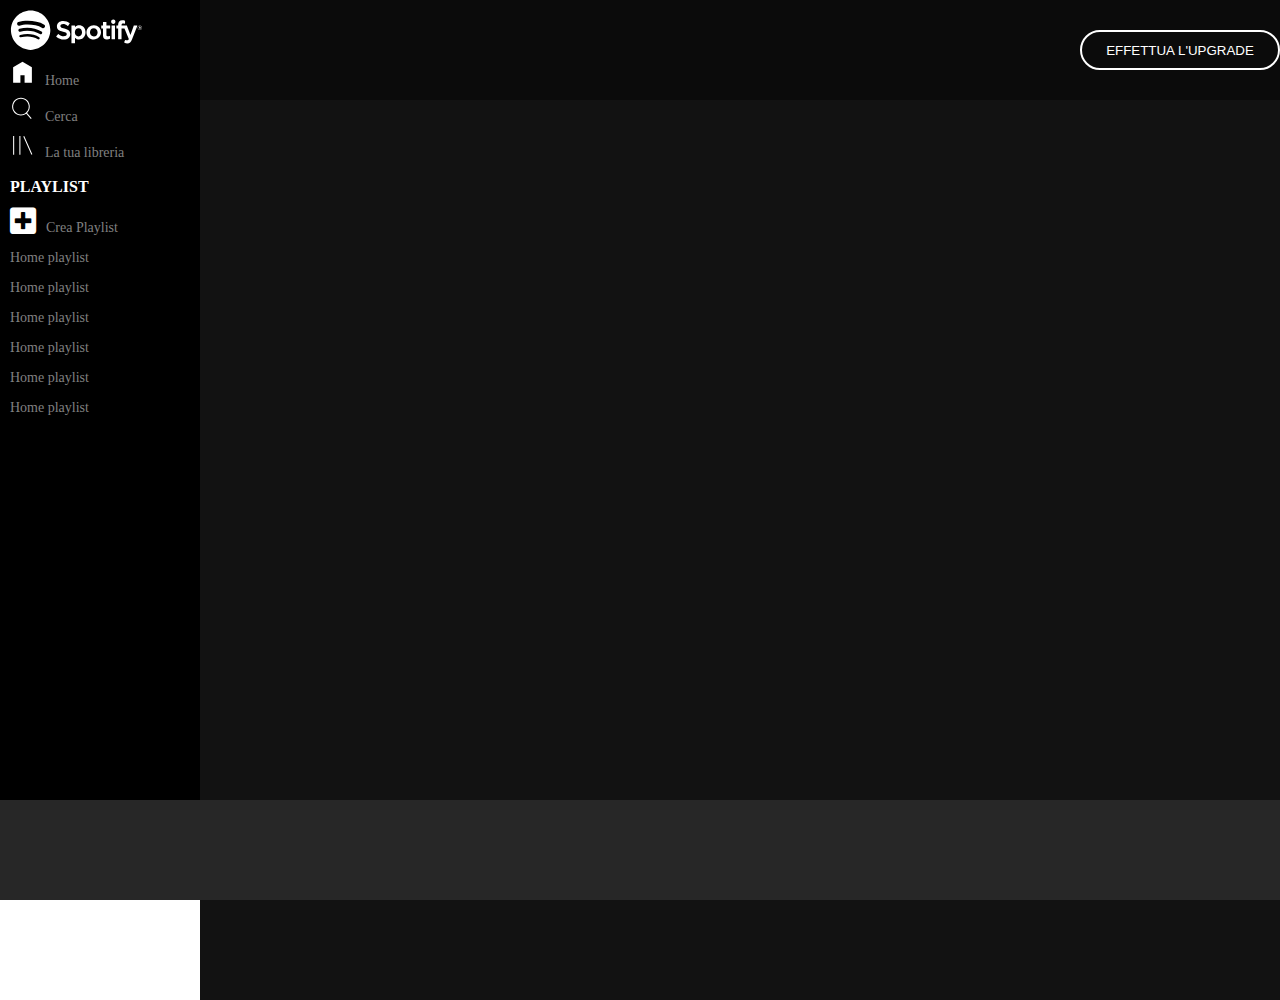
==== index.html @ 0704a4e3 "barra navigazione sinistra" ====
<!DOCTYPE html>
<html lang="en" dir="ltr">
  <head>
    <meta charset="utf-8">
    <meta name="viewport" content="width=device-width, initial-scale=1.0">
    <title>html-css-spotifyweb</title>
    <link rel="stylesheet" href="fontawesome-free-5.12.1-web/css/all.css">
    <link rel="stylesheet" href="style.css">
  </head>
  <body>

    <!--navigazione di sinistra--------->
    <div id="sx-fix-bar">
      <img src="img/logo.svg" alt="logo spotify" class="logo">
      <div class="margin-bottom10">
        <ul>
          <li><span><img src="img/home.svg" alt="casetta" class="icons"></span><a href="#">Home</a></li>
          <li><span><img src="img/search.svg" alt="lente di ingrandimento" class="icons"></span><a href="#">Cerca</a></li>
          <li><span><img src="img/libreria.svg" alt="libreria" class="icons"></span><a href="#">La tua libreria</a></li>
        </ul>
      </div>
      <div class="">
        <h4>PLAYLIST</h4>
        <ul>
          <li><i class="fas fa-plus-square icon-plus"></i></span><a href="#">Crea Playlist</a></li>
          <li><a href="#">Home playlist</a></li>
          <li><a href="#">Home playlist</a></li>
          <li><a href="#">Home playlist</a></li>
          <li><a href="#">Home playlist</a></li>
          <li><a href="#">Home playlist</a></li>
          <li><a href="#">Home playlist</a></li>
        </ul>
      </div>
    </div>


    <!--sezione centrale--------->
    <main>

      <div id="header-fix-bar">
        <button type="button" name="button">EFFETTUA L'UPGRADE</button>
      </div>
      <div id="central-section">

      </div>

    </main>

    <!--play-bar----------------->
    <footer id="bottom-fix-bar">

    </footer>
  </body>
</html>
---- style.css ----
/*Regole generali*/
*{
  padding: 0;
  margin: 0;
  box-sizing: border-box;
}
.margin-bottom10{
  margin-bottom: 10px;
}



/*Regole barra sinistra*/
#sx-fix-bar{
  height: calc(100vh - 100px);
  background-color: black;
  color: white;
  width: 200px;
  display: flex;
  flex-direction: column;
  position: fixed;
  top: 0;
  left: 0;
  padding-left: 10px;
  overflow: auto;
}
#sx-fix-bar li a{
  text-decoration: none;
  font-size: 14px;
  line-height: 30px;
  color: grey;
}
.logo{
  height: 40px;
  margin: 10px 0;
  align-self: flex-start;
  flex-shrink: 0;

}
.icons{
  height: 25px;
  display: inline-block;
  margin-right: 10px;
}
.icon-plus{
  font-size: 30px;
  margin: 10px 10px 0 0;
}


/*Regole main*/
#header-fix-bar{
  width: calc(100vw - 200px);
  background-color: #0B0B0B;
  height: 100px;
  display: flex;
  justify-content: flex-end;
  position: fixed;
  top: 0;
  right: 0;
}

div#header-fix-bar button{
  height: 40px;
  width: 200px;
  background: bottom;
  border: 2px solid white;
  border-radius: 50px;
  color: white;
  align-self: center;
}



/*Regole parte centrale*/
#central-section{
  background-color:#121212;
  height: calc(100vh - 200px);
  margin-top: 100px;
  margin-left: 200px;
  height: 100vh;
}



/*Regole footer*/
#bottom-fix-bar{
  background-color: #272727;
  height: 100px;
  width: 100vw;
  display: flex;
  position: fixed;
  bottom: 0;
  left: 0;
}
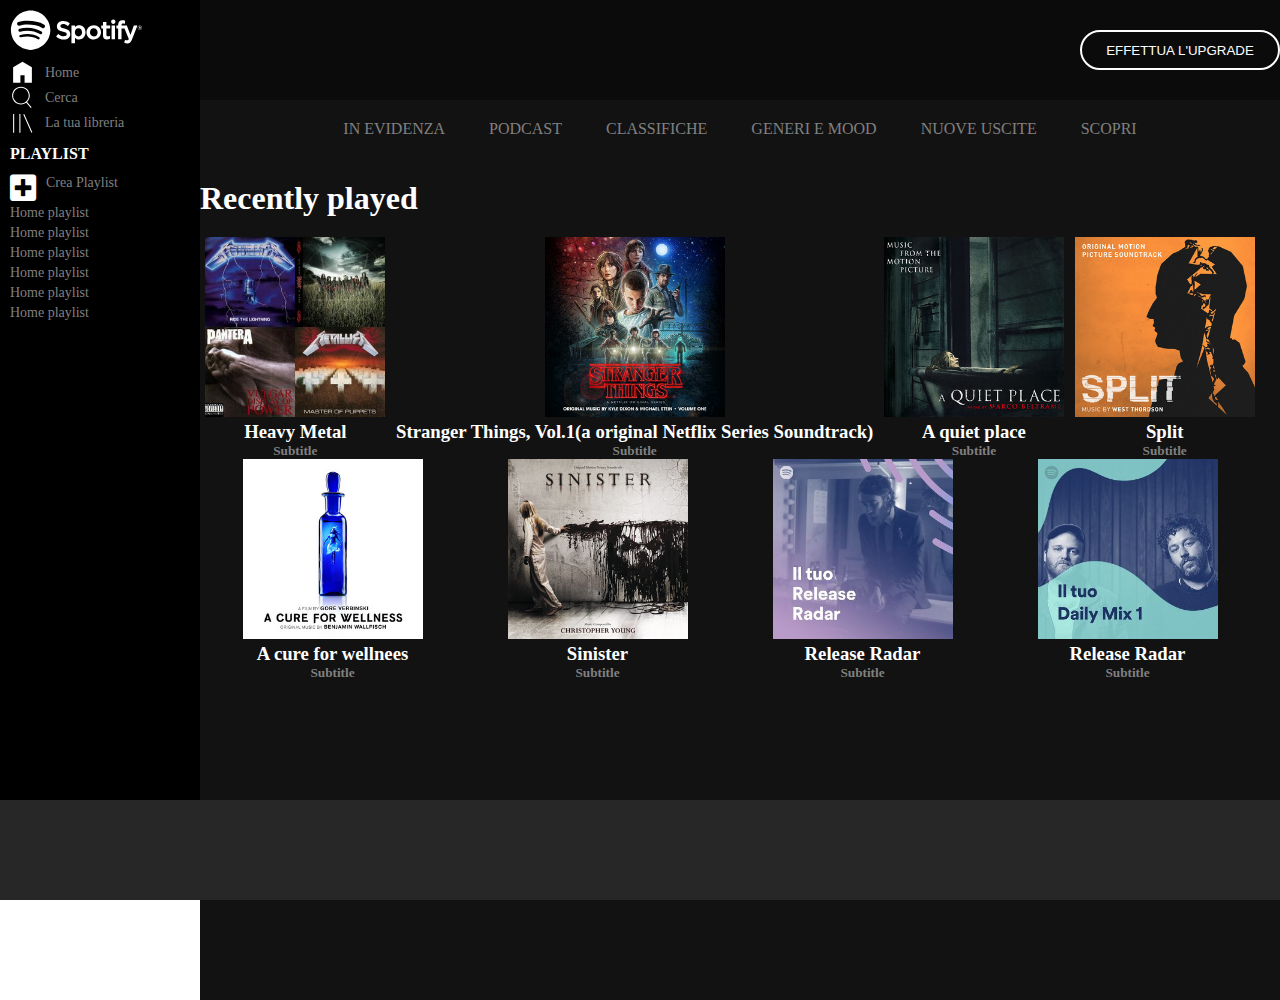
==== commit 84ecc429: "inizio parte centrale" ====
--- a/index.html
+++ b/index.html
@@ -14,15 +14,22 @@
       <img src="img/logo.svg" alt="logo spotify" class="logo">
       <div class="margin-bottom10">
         <ul>
-          <li><span><img src="img/home.svg" alt="casetta" class="icons"></span><a href="#">Home</a></li>
-          <li><span><img src="img/search.svg" alt="lente di ingrandimento" class="icons"></span><a href="#">Cerca</a></li>
-          <li><span><img src="img/libreria.svg" alt="libreria" class="icons"></span><a href="#">La tua libreria</a></li>
+            <li class="flex">
+              <img src="img/home.svg" alt="casetta" class="icons">
+              <a href="#">Home</a></li>
+          <li class="flex">
+              <img src="img/search.svg" alt="lente di ingrandimento" class="icons">
+              <a href="#">Cerca</a>
+            </li>
+          <li class="flex">
+              <img src="img/libreria.svg" alt="libreria" class="icons">
+              <a href="#">La tua libreria</a></li>
         </ul>
       </div>
       <div class="">
         <h4>PLAYLIST</h4>
         <ul>
-          <li><i class="fas fa-plus-square icon-plus"></i></span><a href="#">Crea Playlist</a></li>
+          <li class="flex"><i class="fas fa-plus-square icon-plus"></i></span><a href="#">Crea Playlist</a></li>
           <li><a href="#">Home playlist</a></li>
           <li><a href="#">Home playlist</a></li>
           <li><a href="#">Home playlist</a></li>
@@ -41,9 +48,61 @@
         <button type="button" name="button">EFFETTUA L'UPGRADE</button>
       </div>
       <div id="central-section">
-
+        <div class="nav">
+          <ul>
+            <li><a>IN EVIDENZA</a></li>
+            <li><a>PODCAST</a></li>
+            <li><a>CLASSIFICHE</a></li>
+            <li><a>GENERI E MOOD</a></li>
+            <li><a>NUOVE USCITE</a></li>
+            <li><a>SCOPRI</a></li>
+          </ul>
+        </div>
+        <!--sezione immagini centrali-->
+        <h1>Recently played</h1>
+        <div class="container">
+          <div class="locandina">
+            <img src="img/metal_lifting.jpg" alt="immagine locandina">
+            <h3>Heavy Metal</h3>
+            <h5>Subtitle</h5>
+          </div>
+          <div class="locandina">
+            <img src="img/stranger.jpeg" alt="immagine locandina">
+            <h3>Stranger Things, Vol.1(a original Netflix Series Soundtrack)</h3>
+            <h5>Subtitle</h5>
+          </div>
+          <div class="locandina">
+            <img src="img/aquietplace.jpeg" alt="immagine locandina">
+            <h3>A quiet place</h3>
+            <h5>Subtitle</h5>
+          </div>
+          <div class="locandina">
+            <img src="img/split.jpeg" alt="immagine locandina">
+            <h3>Split</h3>
+            <h5>Subtitle</h5>
+          </div>
+          <div class="locandina">
+            <img src="img/cure.jpeg" alt="immagine locandina">
+            <h3>A cure for wellnees</h3>
+            <h5>Subtitle</h5>
+          </div>
+          <div class="locandina">
+            <img src="img/sinister.jpeg" alt="immagine locandina">
+            <h3>Sinister</h3>
+            <h5>Subtitle</h5>
+          </div>
+          <div class="locandina">
+            <img src="img/radar.jpeg" alt="immagine locandina">
+            <h3>Release Radar</h3>
+            <h5>Subtitle</h5>
+          </div>
+          <div class="locandina">
+            <img src="img/mixdaily.jpeg" alt="immagine locandina">
+            <h3>Release Radar</h3>
+            <h5>Subtitle</h5>
+          </div>
+        </div>
       </div>
-
     </main>
 
     <!--play-bar----------------->
--- a/style.css
+++ b/style.css
@@ -4,17 +4,23 @@
   margin: 0;
   box-sizing: border-box;
 }
+body{
+  color: white;
+}
 .margin-bottom10{
   margin-bottom: 10px;
 }
-
-
+ul{
+  list-style: none;
+}
+h5{
+  color: grey;
+}
 
 /*Regole barra sinistra*/
 #sx-fix-bar{
   height: calc(100vh - 100px);
   background-color: black;
-  color: white;
   width: 200px;
   display: flex;
   flex-direction: column;
@@ -27,7 +33,7 @@
 #sx-fix-bar li a{
   text-decoration: none;
   font-size: 14px;
-  line-height: 30px;
+  line-height: 20px;
   color: grey;
 }
 .logo{
@@ -35,11 +41,14 @@
   margin: 10px 0;
   align-self: flex-start;
   flex-shrink: 0;
-
+}
+.flex{
+  display: flex;
+  flex-direction: row;
+  align-items: center;
 }
 .icons{
   height: 25px;
-  display: inline-block;
   margin-right: 10px;
 }
 .icon-plus{
@@ -69,8 +78,21 @@
   color: white;
   align-self: center;
 }
-
-
+.nav{
+  display: flex;
+  justify-content: center;
+  height: 80px;
+  width: auto;
+}
+.nav ul li{
+  display: inline-block;
+  padding: 20px;
+  color: grey;
+}
+.nav a{
+  text-decoration: none;
+  display: inline-block;
+}
 
 /*Regole parte centrale*/
 #central-section{
@@ -80,6 +102,23 @@
   margin-left: 200px;
   height: 100vh;
 }
+.container{
+  display: flex;
+  justify-content: space-around;
+  flex-wrap: wrap;
+  text-align: center;
+  margin: 20px 20px 0 0;
+}
+.container img{
+  width: 180px;
+}
+div.locandina{
+  flex-basis: calc((100vw/6)-200px);
+  /*width: 15%;*/
+}
+
+
+
 
 
 
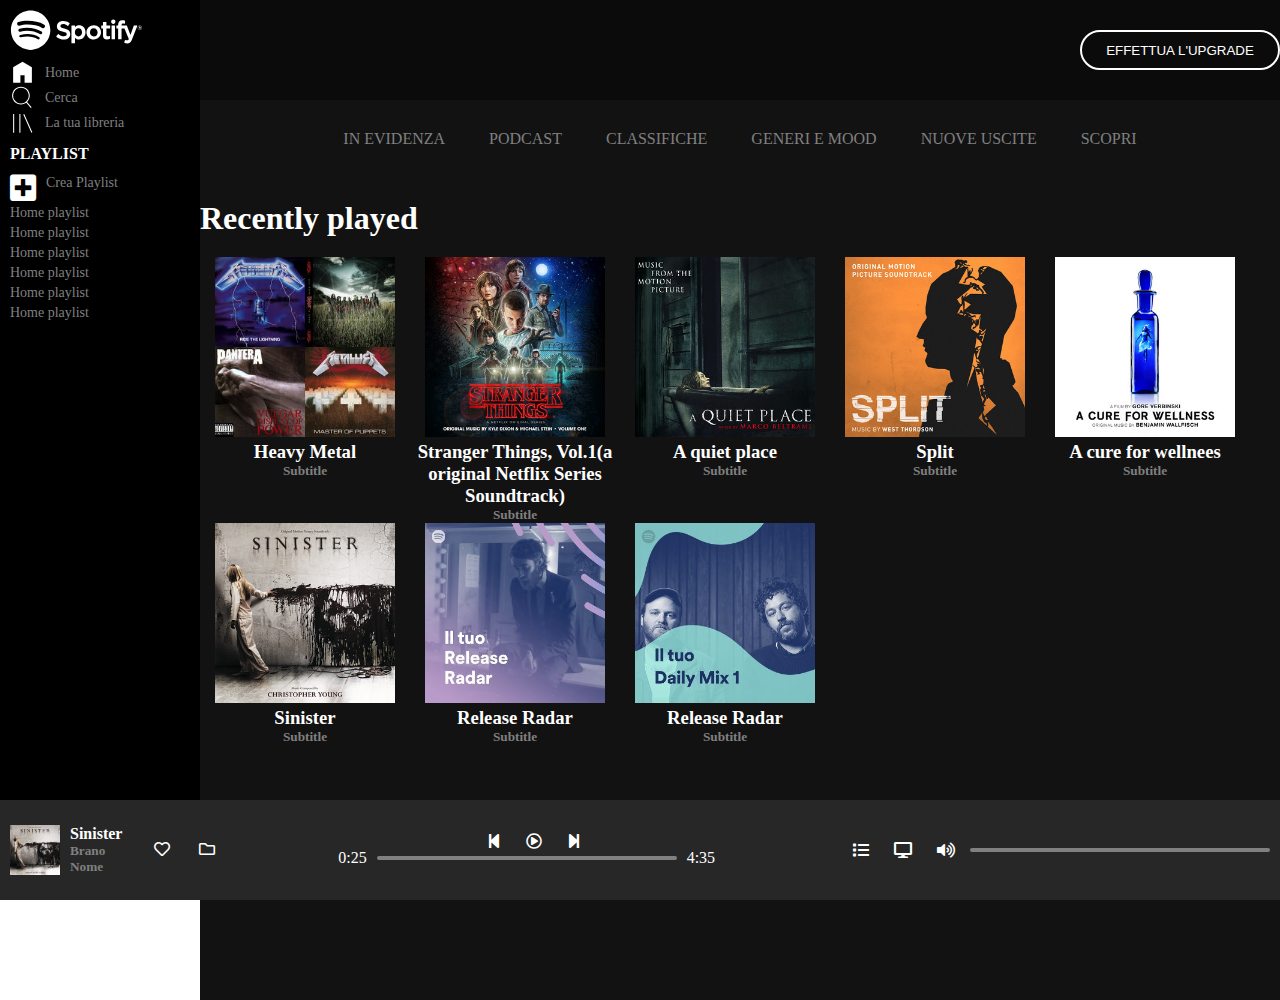
==== commit 757e2b6a: "footer" ====
--- a/index.html
+++ b/index.html
@@ -43,7 +43,6 @@
 
     <!--sezione centrale--------->
     <main>
-
       <div id="header-fix-bar">
         <button type="button" name="button">EFFETTUA L'UPGRADE</button>
       </div>
@@ -107,7 +106,39 @@
 
     <!--play-bar----------------->
     <footer id="bottom-fix-bar">
+      <div class="flex">
+        <img src="img/sinister.jpeg" alt="immagine locandina">
+      </div>
+      <div class="column">
+        <h4>Sinister</h4>
+        <h5>Brano Nome</h5>
+      </div>
 
+        <!--icone cuore e cartella-->
+      <div id="play-bar"class="flex">
+        <div>
+          <i class="far fa-heart"></i>
+          <i class="far fa-folder"></i>
+        </div>
+        <!--play bar-->
+        <div class="column">
+          <div id="played" class="flex">
+            <i class="fas fa-step-backward"></i>
+            <i class="far fa-play-circle"></i>
+            <i class="fas fa-step-forward"></i>
+          </div>
+          <div class="flex">
+            0:25 <div class="played"></div>4:35
+          </div>
+        </div>
+        <!--comandi audio-->
+        <div class="flex">
+          <i class="fas fa-list"></i>
+          <i class="fas fa-desktop"></i>
+          <i class="fas fa-volume-up"></i>
+          <div class="played"></div>
+        </div>
+      </div>
     </footer>
   </body>
 </html>
--- a/style.css
+++ b/style.css
@@ -16,7 +16,11 @@
 h5{
   color: grey;
 }
-
+.flex{
+  display: flex;
+  flex-direction: row;
+  align-items: center;
+}
 /*Regole barra sinistra*/
 #sx-fix-bar{
   height: calc(100vh - 100px);
@@ -42,11 +46,7 @@
   align-self: flex-start;
   flex-shrink: 0;
 }
-.flex{
-  display: flex;
-  flex-direction: row;
-  align-items: center;
-}
+
 .icons{
   height: 25px;
   margin-right: 10px;
@@ -82,7 +82,8 @@
   display: flex;
   justify-content: center;
   height: 80px;
-  width: auto;
+  margin: 10px 0;
+
 }
 .nav ul li{
   display: inline-block;
@@ -101,19 +102,20 @@
   margin-top: 100px;
   margin-left: 200px;
   height: 100vh;
+  overflow: auto;
 }
 .container{
   display: flex;
-  justify-content: space-around;
   flex-wrap: wrap;
   text-align: center;
   margin: 20px 20px 0 0;
 }
 .container img{
   width: 180px;
+  margin: 0 15px;
 }
 div.locandina{
-  flex-basis: calc((100vw/6)-200px);
+  flex-basis: calc((100vw/6) - 200px);
   /*width: 15%;*/
 }
 
@@ -132,3 +134,28 @@
   bottom: 0;
   left: 0;
 }
+#bottom-fix-bar img{
+  height: 50px;
+  margin: 0 10px;
+}
+div.column{
+  display: flex;
+  flex-direction: column;
+  justify-content: center;
+}
+#bottom-fix-bar div.flex i{
+  margin: 0 5px 0 20px;
+}
+#play-bar{
+  width: 100%;
+  justify-content: space-between;
+}
+#played{
+  justify-content: center;
+}
+.played{
+  width: 300px;
+  border: 2px solid grey;
+  border-radius: 3px;
+  margin: 0 10px;
+}
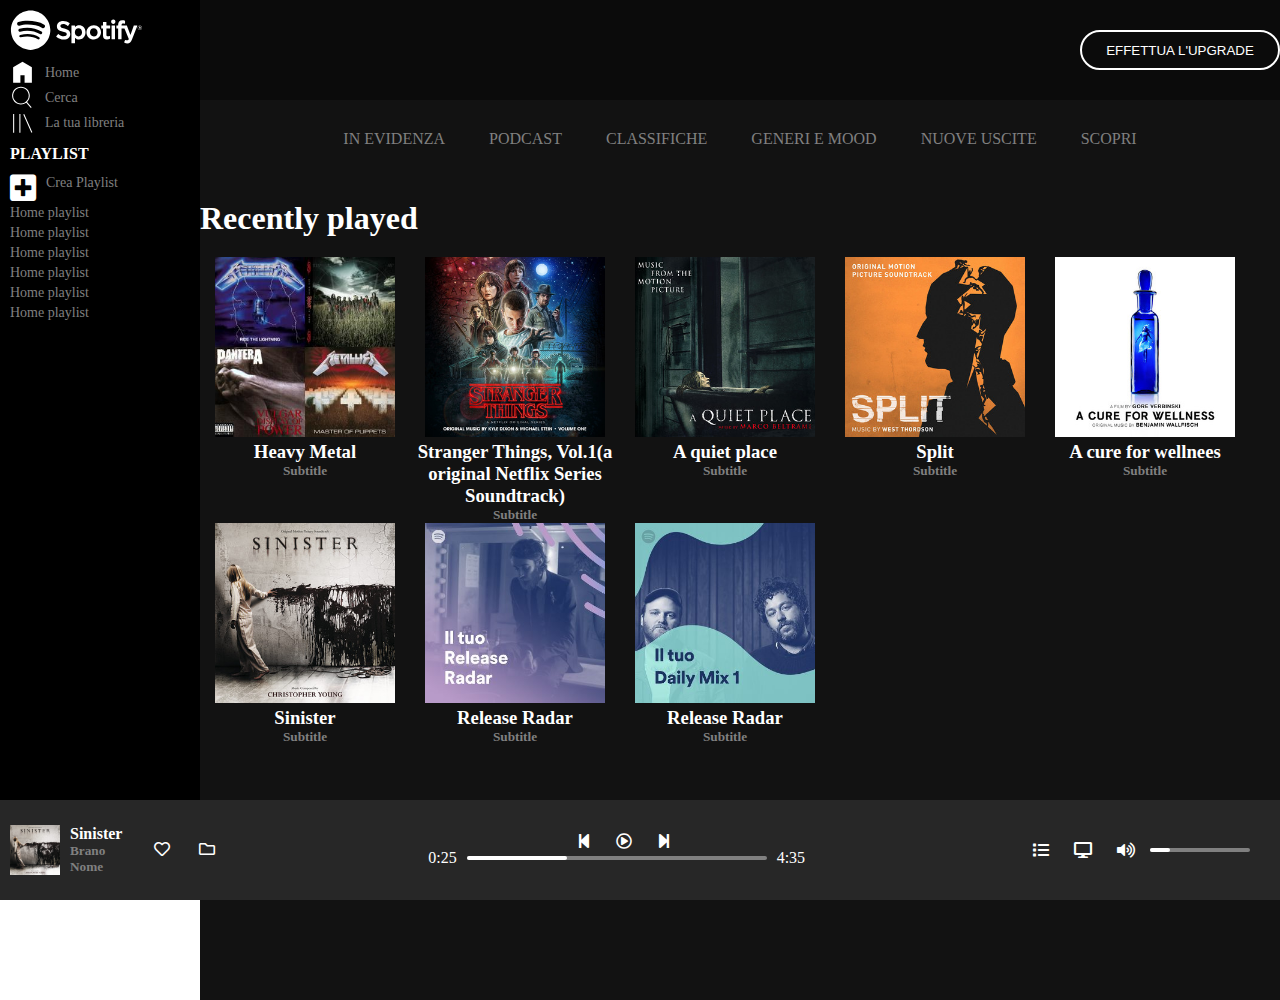
==== commit b206aa7d: "dettaglio footer" ====
--- a/index.html
+++ b/index.html
@@ -101,6 +101,9 @@
             <h5>Subtitle</h5>
           </div>
         </div>
+        <div class="container">
+
+        </div>
       </div>
     </main>
 
@@ -128,7 +131,7 @@
             <i class="fas fa-step-forward"></i>
           </div>
           <div class="flex">
-            0:25 <div class="played"></div>4:35
+            0:25 <div class="played"><div class="played2"></div></div>4:35
           </div>
         </div>
         <!--comandi audio-->
@@ -136,7 +139,7 @@
           <i class="fas fa-list"></i>
           <i class="fas fa-desktop"></i>
           <i class="fas fa-volume-up"></i>
-          <div class="played"></div>
+          <div class="audio-bar"><div class="audio-bar2"></div></div>
         </div>
       </div>
     </footer>
--- a/style.css
+++ b/style.css
@@ -98,10 +98,9 @@
 /*Regole parte centrale*/
 #central-section{
   background-color:#121212;
-  height: calc(100vh - 200px);
+  height: 100vh;
   margin-top: 100px;
   margin-left: 200px;
-  height: 100vh;
   overflow: auto;
 }
 .container{
@@ -155,7 +154,25 @@
 }
 .played{
   width: 300px;
-  border: 2px solid grey;
   border-radius: 3px;
   margin: 0 10px;
+  background-color: grey;
 }
+.played2{
+  width: 100px;
+  border: 2px solid white;
+  border-radius: 3px;
+}
+.audio-bar{
+  width: 100px;
+  border-radius: 3px;
+  margin: 0 10px;
+  background-color: grey;
+  margin-right:30px;
+}
+.audio-bar2{
+  width: 20px;
+  border: 2px solid white;
+  border-radius: 3px;
+
+}
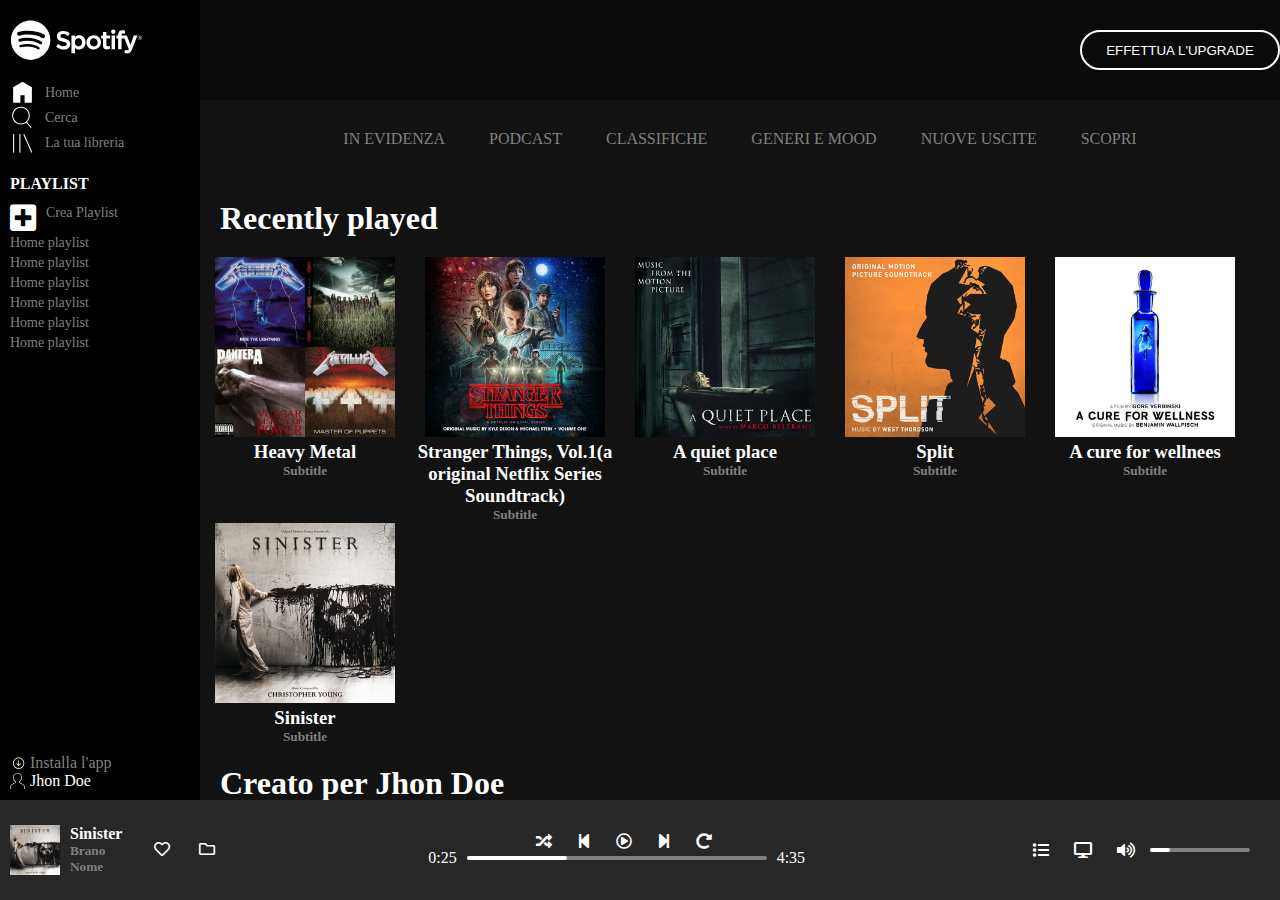
==== commit b256790a: "versione lg ok" ====
--- a/index.html
+++ b/index.html
@@ -1,147 +1,183 @@
-<!DOCTYPE html>
-<html lang="en" dir="ltr">
-  <head>
-    <meta charset="utf-8">
-    <meta name="viewport" content="width=device-width, initial-scale=1.0">
-    <title>html-css-spotifyweb</title>
-    <link rel="stylesheet" href="fontawesome-free-5.12.1-web/css/all.css">
-    <link rel="stylesheet" href="style.css">
-  </head>
-  <body>
-
-    <!--navigazione di sinistra--------->
-    <div id="sx-fix-bar">
-      <img src="img/logo.svg" alt="logo spotify" class="logo">
-      <div class="margin-bottom10">
-        <ul>
-            <li class="flex">
-              <img src="img/home.svg" alt="casetta" class="icons">
-              <a href="#">Home</a></li>
-          <li class="flex">
-              <img src="img/search.svg" alt="lente di ingrandimento" class="icons">
-              <a href="#">Cerca</a>
-            </li>
-          <li class="flex">
-              <img src="img/libreria.svg" alt="libreria" class="icons">
-              <a href="#">La tua libreria</a></li>
-        </ul>
-      </div>
-      <div class="">
-        <h4>PLAYLIST</h4>
-        <ul>
-          <li class="flex"><i class="fas fa-plus-square icon-plus"></i></span><a href="#">Crea Playlist</a></li>
-          <li><a href="#">Home playlist</a></li>
-          <li><a href="#">Home playlist</a></li>
-          <li><a href="#">Home playlist</a></li>
-          <li><a href="#">Home playlist</a></li>
-          <li><a href="#">Home playlist</a></li>
-          <li><a href="#">Home playlist</a></li>
-        </ul>
-      </div>
-    </div>
-
-
-    <!--sezione centrale--------->
-    <main>
-      <div id="header-fix-bar">
-        <button type="button" name="button">EFFETTUA L'UPGRADE</button>
-      </div>
-      <div id="central-section">
-        <div class="nav">
-          <ul>
-            <li><a>IN EVIDENZA</a></li>
-            <li><a>PODCAST</a></li>
-            <li><a>CLASSIFICHE</a></li>
-            <li><a>GENERI E MOOD</a></li>
-            <li><a>NUOVE USCITE</a></li>
-            <li><a>SCOPRI</a></li>
-          </ul>
-        </div>
-        <!--sezione immagini centrali-->
-        <h1>Recently played</h1>
-        <div class="container">
-          <div class="locandina">
-            <img src="img/metal_lifting.jpg" alt="immagine locandina">
-            <h3>Heavy Metal</h3>
-            <h5>Subtitle</h5>
-          </div>
-          <div class="locandina">
-            <img src="img/stranger.jpeg" alt="immagine locandina">
-            <h3>Stranger Things, Vol.1(a original Netflix Series Soundtrack)</h3>
-            <h5>Subtitle</h5>
-          </div>
-          <div class="locandina">
-            <img src="img/aquietplace.jpeg" alt="immagine locandina">
-            <h3>A quiet place</h3>
-            <h5>Subtitle</h5>
-          </div>
-          <div class="locandina">
-            <img src="img/split.jpeg" alt="immagine locandina">
-            <h3>Split</h3>
-            <h5>Subtitle</h5>
-          </div>
-          <div class="locandina">
-            <img src="img/cure.jpeg" alt="immagine locandina">
-            <h3>A cure for wellnees</h3>
-            <h5>Subtitle</h5>
-          </div>
-          <div class="locandina">
-            <img src="img/sinister.jpeg" alt="immagine locandina">
-            <h3>Sinister</h3>
-            <h5>Subtitle</h5>
-          </div>
-          <div class="locandina">
-            <img src="img/radar.jpeg" alt="immagine locandina">
-            <h3>Release Radar</h3>
-            <h5>Subtitle</h5>
-          </div>
-          <div class="locandina">
-            <img src="img/mixdaily.jpeg" alt="immagine locandina">
-            <h3>Release Radar</h3>
-            <h5>Subtitle</h5>
-          </div>
-        </div>
-        <div class="container">
-
-        </div>
-      </div>
-    </main>
-
-    <!--play-bar----------------->
-    <footer id="bottom-fix-bar">
-      <div class="flex">
-        <img src="img/sinister.jpeg" alt="immagine locandina">
-      </div>
-      <div class="column">
-        <h4>Sinister</h4>
-        <h5>Brano Nome</h5>
-      </div>
-
-        <!--icone cuore e cartella-->
-      <div id="play-bar"class="flex">
-        <div>
-          <i class="far fa-heart"></i>
-          <i class="far fa-folder"></i>
-        </div>
-        <!--play bar-->
-        <div class="column">
-          <div id="played" class="flex">
-            <i class="fas fa-step-backward"></i>
-            <i class="far fa-play-circle"></i>
-            <i class="fas fa-step-forward"></i>
-          </div>
-          <div class="flex">
-            0:25 <div class="played"><div class="played2"></div></div>4:35
-          </div>
-        </div>
-        <!--comandi audio-->
-        <div class="flex">
-          <i class="fas fa-list"></i>
-          <i class="fas fa-desktop"></i>
-          <i class="fas fa-volume-up"></i>
-          <div class="audio-bar"><div class="audio-bar2"></div></div>
-        </div>
-      </div>
-    </footer>
-  </body>
-</html>
+<!DOCTYPE html>
+<html lang="en" dir="ltr">
+  <head>
+    <meta charset="utf-8">
+    <meta name="viewport" content="width=device-width, initial-scale=1.0">
+    <title>html-css-spotifyweb</title>
+    <link rel="stylesheet" href="fontawesome-free-5.12.1-web/css/all.css">
+    <link rel="stylesheet" href="style.css">
+  </head>
+  <body>
+
+    <!--navigazione di sinistra--------->
+    <div id="sx-fix-bar">
+      <img src="img/logo.svg" alt="logo spotify" class="logo">
+      <div class="margin-bottom20">
+        <ul>
+            <li class="flex">
+              <img src="img/home.svg" alt="casetta" class="icons">
+              <a href="#">Home</a></li>
+          <li class="flex">
+              <img src="img/search.svg" alt="lente di ingrandimento" class="icons">
+              <a href="#">Cerca</a>
+            </li>
+          <li class="flex">
+              <img src="img/libreria.svg" alt="libreria" class="icons">
+              <a href="#">La tua libreria</a></li>
+        </ul>
+      </div>
+      <div id="list-profile">
+        <div class="">
+        <h4>PLAYLIST</h4>
+        <ul>
+          <li class="flex"><i class="fas fa-plus-square icon-plus"></i></span><a href="#">Crea Playlist</a></li>
+          <li><a href="#">Home playlist</a></li>
+          <li><a href="#">Home playlist</a></li>
+          <li><a href="#">Home playlist</a></li>
+          <li><a href="#">Home playlist</a></li>
+          <li><a href="#">Home playlist</a></li>
+          <li><a href="#">Home playlist</a></li>
+        </ul>
+      </div>
+      <!--profilo-->
+        <div>
+          <div class="flex">
+            <img src="img/download.svg" alt="img utente" class="profile">
+            <a href="#">Installa l'app</a>
+          </div>
+          <div class="flex">
+            <img src="img/profile.svg" alt="img utente" class="profile">
+            <span>Jhon Doe</span>
+          </div>
+
+        </div>
+      </div>
+    </div>
+
+
+    <!--sezione centrale--------->
+    <main>
+      <div id="header-fix-bar">
+        <button type="button" name="button">EFFETTUA L'UPGRADE</button>
+      </div>
+      <div id="central-section">
+        <div class="nav">
+          <ul>
+            <li><a>IN EVIDENZA</a></li>
+            <li><a>PODCAST</a></li>
+            <li><a>CLASSIFICHE</a></li>
+            <li><a>GENERI E MOOD</a></li>
+            <li><a>NUOVE USCITE</a></li>
+            <li><a>SCOPRI</a></li>
+          </ul>
+        </div>
+
+        <!--sezione immagini centrali-->
+        <h1 class="padding-left20">Recently played</h1>
+        <div class="container">
+          <div class="locandina">
+            <img src="img/metal_lifting.jpg" alt="immagine locandina">
+            <h3>Heavy Metal</h3>
+            <h5>Subtitle</h5>
+          </div>
+          <div class="locandina">
+            <img src="img/stranger.jpeg" alt="immagine locandina">
+            <h3>Stranger Things, Vol.1(a original Netflix Series Soundtrack)</h3>
+            <h5>Subtitle</h5>
+          </div>
+          <div class="locandina">
+            <img src="img/aquietplace.jpeg" alt="immagine locandina">
+            <h3>A quiet place</h3>
+            <h5>Subtitle</h5>
+          </div>
+          <div class="locandina">
+            <img src="img/split.jpeg" alt="immagine locandina">
+            <h3>Split</h3>
+            <h5>Subtitle</h5>
+          </div>
+          <div class="locandina">
+            <img src="img/cure.jpeg" alt="immagine locandina">
+            <h3>A cure for wellnees</h3>
+            <h5>Subtitle</h5>
+          </div>
+          <div class="locandina">
+            <img src="img/sinister.jpeg" alt="immagine locandina">
+            <h3>Sinister</h3>
+            <h5>Subtitle</h5>
+          </div>
+        </div>
+        <div class="margin-bottom20 padding-left20">
+          <h1>Creato per Jhon Doe</h1>
+          <h5>Più ascolti, più  accurati saranno i suggerimenti</h5>
+        </div>
+          <div class="container">
+          <div class="locandina">
+            <img src="img/radar.jpeg" alt="immagine locandina">
+            <h3>Release Radar</h3>
+            <h5>Subtitle</h5>
+          </div>
+          <div class="locandina">
+            <img src="img/mixdaily.jpeg" alt="immagine locandina">
+            <h3>Daily Mix 1</h3>
+            <h5>Subtitle</h5>
+          </div>
+        </div>
+        <div class="margin-bottom20 padding-left20">
+          <h1>Artisti più popolari</h1>
+          <h5>Più ascolti, più  accurati saranno i suggerimenti</h5>
+        </div>
+        <div class="container">
+          <div class="locandina">
+            <img src="img/youg.jpeg" alt="immagine locandina" class="circle">
+            <h3>Daily Mix 1</h3>
+            <h5>Subtitle</h5>
+          </div>
+          <div class="locandina ">
+            <img src="img/einaudi.jpeg" alt="immagine locandina" class="circle">
+            <h3>Daily Mix 1</h3>
+            <h5>Subtitle</h5>
+          </div>
+        </div>
+      </div>
+    </main>
+
+    <!--play-bar----------------->
+    <footer id="bottom-fix-bar">
+      <div class="flex">
+        <img src="img/sinister.jpeg" alt="immagine locandina">
+      </div>
+      <div class="column">
+        <h4>Sinister</h4>
+        <h5>Brano Nome</h5>
+      </div>
+
+        <!--icone cuore e cartella-->
+      <div id="play-bar"class="flex">
+        <div>
+          <i class="far fa-heart"></i>
+          <i class="far fa-folder"></i>
+        </div>
+        <!--play bar-->
+        <div class="column">
+          <div id="played" class="flex">
+            <i class="fas fa-random"></i>
+            <i class="fas fa-step-backward"></i>
+            <i class="far fa-play-circle"></i>
+            <i class="fas fa-step-forward"></i>
+            <i class="fas fa-redo-alt"></i>
+          </div>
+          <div class="flex">
+            0:25 <div class="played"><div class="played2"></div></div>4:35
+          </div>
+        </div>
+        <!--comandi audio-->
+        <div class="flex">
+          <i class="fas fa-list"></i>
+          <i class="fas fa-desktop"></i>
+          <i class="fas fa-volume-up"></i>
+          <div class="audio-bar"><div class="audio-bar2"></div></div>
+        </div>
+      </div>
+    </footer>
+  </body>
+</html>
--- a/style.css
+++ b/style.css
@@ -1,178 +1,203 @@
-/*Regole generali*/
-*{
-  padding: 0;
-  margin: 0;
-  box-sizing: border-box;
-}
-body{
-  color: white;
-}
-.margin-bottom10{
-  margin-bottom: 10px;
-}
-ul{
-  list-style: none;
-}
-h5{
-  color: grey;
-}
-.flex{
-  display: flex;
-  flex-direction: row;
-  align-items: center;
-}
-/*Regole barra sinistra*/
-#sx-fix-bar{
-  height: calc(100vh - 100px);
-  background-color: black;
-  width: 200px;
-  display: flex;
-  flex-direction: column;
-  position: fixed;
-  top: 0;
-  left: 0;
-  padding-left: 10px;
-  overflow: auto;
-}
-#sx-fix-bar li a{
-  text-decoration: none;
-  font-size: 14px;
-  line-height: 20px;
-  color: grey;
-}
-.logo{
-  height: 40px;
-  margin: 10px 0;
-  align-self: flex-start;
-  flex-shrink: 0;
-}
-
-.icons{
-  height: 25px;
-  margin-right: 10px;
-}
-.icon-plus{
-  font-size: 30px;
-  margin: 10px 10px 0 0;
-}
-
-
-/*Regole main*/
-#header-fix-bar{
-  width: calc(100vw - 200px);
-  background-color: #0B0B0B;
-  height: 100px;
-  display: flex;
-  justify-content: flex-end;
-  position: fixed;
-  top: 0;
-  right: 0;
-}
-
-div#header-fix-bar button{
-  height: 40px;
-  width: 200px;
-  background: bottom;
-  border: 2px solid white;
-  border-radius: 50px;
-  color: white;
-  align-self: center;
-}
-.nav{
-  display: flex;
-  justify-content: center;
-  height: 80px;
-  margin: 10px 0;
-
-}
-.nav ul li{
-  display: inline-block;
-  padding: 20px;
-  color: grey;
-}
-.nav a{
-  text-decoration: none;
-  display: inline-block;
-}
-
-/*Regole parte centrale*/
-#central-section{
-  background-color:#121212;
-  height: 100vh;
-  margin-top: 100px;
-  margin-left: 200px;
-  overflow: auto;
-}
-.container{
-  display: flex;
-  flex-wrap: wrap;
-  text-align: center;
-  margin: 20px 20px 0 0;
-}
-.container img{
-  width: 180px;
-  margin: 0 15px;
-}
-div.locandina{
-  flex-basis: calc((100vw/6) - 200px);
-  /*width: 15%;*/
-}
-
-
-
-
-
-
-/*Regole footer*/
-#bottom-fix-bar{
-  background-color: #272727;
-  height: 100px;
-  width: 100vw;
-  display: flex;
-  position: fixed;
-  bottom: 0;
-  left: 0;
-}
-#bottom-fix-bar img{
-  height: 50px;
-  margin: 0 10px;
-}
-div.column{
-  display: flex;
-  flex-direction: column;
-  justify-content: center;
-}
-#bottom-fix-bar div.flex i{
-  margin: 0 5px 0 20px;
-}
-#play-bar{
-  width: 100%;
-  justify-content: space-between;
-}
-#played{
-  justify-content: center;
-}
-.played{
-  width: 300px;
-  border-radius: 3px;
-  margin: 0 10px;
-  background-color: grey;
-}
-.played2{
-  width: 100px;
-  border: 2px solid white;
-  border-radius: 3px;
-}
-.audio-bar{
-  width: 100px;
-  border-radius: 3px;
-  margin: 0 10px;
-  background-color: grey;
-  margin-right:30px;
-}
-.audio-bar2{
-  width: 20px;
-  border: 2px solid white;
-  border-radius: 3px;
-
-}
+/*Regole generali*/
+*{
+  padding: 0;
+  margin: 0;
+  box-sizing: border-box;
+}
+body{
+  color: white;
+}
+.margin-bottom20{
+  margin-bottom: 20px;
+}
+ul{
+  list-style: none;
+}
+h5{
+  color: grey;
+}
+a{
+  text-decoration: none;
+  display: inline-block;
+  color: grey;
+}
+.flex{
+  display: flex;
+  flex-direction: row;
+  align-items: center;
+}
+.padding-left20{
+  padding-left: 20px;
+}
+
+
+
+
+
+
+/*Regole barra sinistra*/
+#sx-fix-bar{
+  height: calc(100vh - 100px);
+  background-color: black;
+  width: 200px;
+  display: flex;
+  flex-direction: column;
+  position: fixed;
+  top: 0;
+  left: 0;
+  padding-left: 10px;
+  overflow: auto;
+}
+#sx-fix-bar li a{
+  text-decoration: none;
+  font-size: 14px;
+  line-height: 20px;
+  color: grey;
+}
+#list-profile{
+  height: calc(100vh - 100px);
+  display: flex;
+  flex-direction: column;
+  justify-content: space-between;
+  padding-bottom: 10px;
+}
+.logo{
+  height: 40px;
+  margin: 20px 0;
+  align-self: flex-start;
+  flex-shrink: 0;
+}
+
+.icons{
+  height: 25px;
+  margin-right: 10px;
+}
+.icon-plus{
+  font-size: 30px;
+  margin: 10px 10px 0 0;
+}
+
+
+/*Regole main*/
+#header-fix-bar{
+  width: calc(100vw - 200px);
+  background-color: #0B0B0B;
+  height: 100px;
+  display: flex;
+  justify-content: flex-end;
+  position: fixed;
+  top: 0;
+  right: 0;
+}
+
+div#header-fix-bar button{
+  height: 40px;
+  width: 200px;
+  background: bottom;
+  border: 2px solid white;
+  border-radius: 50px;
+  color: white;
+  align-self: center;
+}
+.nav{
+  display: flex;
+  justify-content: center;
+  height: 80px;
+  margin: 10px 0;
+
+}
+.nav ul li{
+  display: inline-block;
+  padding: 20px;
+}
+
+
+/*Regole parte centrale*/
+#central-section{
+  background-color:#121212;
+  height: calc(100vh - 200px);
+  margin-top: 100px;
+  margin-left: 200px;
+  overflow: auto;
+}
+.container{
+  display: flex;
+  flex-wrap: wrap;
+  text-align: center;
+  margin: 20px 0;
+}
+.container img{
+  width: 180px;
+  margin: 0 15px;
+}
+div.locandina{
+  flex-basis: calc((100vw/6) - 200px);
+  /*width: 15%;*/
+}
+.circle{
+  height: 180px;
+  width: 180px;
+  border-radius: 50%;
+}
+
+
+
+
+
+/*Regole footer*/
+#bottom-fix-bar{
+  background-color: #272727;
+  height: 100px;
+  width: 100vw;
+  display: flex;
+  position: fixed;
+  bottom: 0;
+  left: 0;
+}
+#bottom-fix-bar img{
+  height: 50px;
+  margin: 0 10px;
+}
+div.column{
+  display: flex;
+  flex-direction: column;
+  justify-content: center;
+}
+#bottom-fix-bar div.flex i{
+  margin: 0 5px 0 20px;
+}
+#play-bar{
+  width: 100%;
+  justify-content: space-between;
+}
+#played{
+  justify-content: center;
+}
+.played{
+  width: 300px;
+  border-radius: 3px;
+  margin: 0 10px;
+  background-color: grey;
+}
+.played2{
+  width: 100px;
+  border: 2px solid white;
+  border-radius: 3px;
+}
+.audio-bar{
+  width: 100px;
+  border-radius: 3px;
+  margin: 0 10px;
+  background-color: grey;
+  margin-right:30px;
+}
+.audio-bar2{
+  width: 20px;
+  border: 2px solid white;
+  border-radius: 3px;
+}
+
+img.profile{
+  width: 15px;
+  margin-right: 5px;
+}
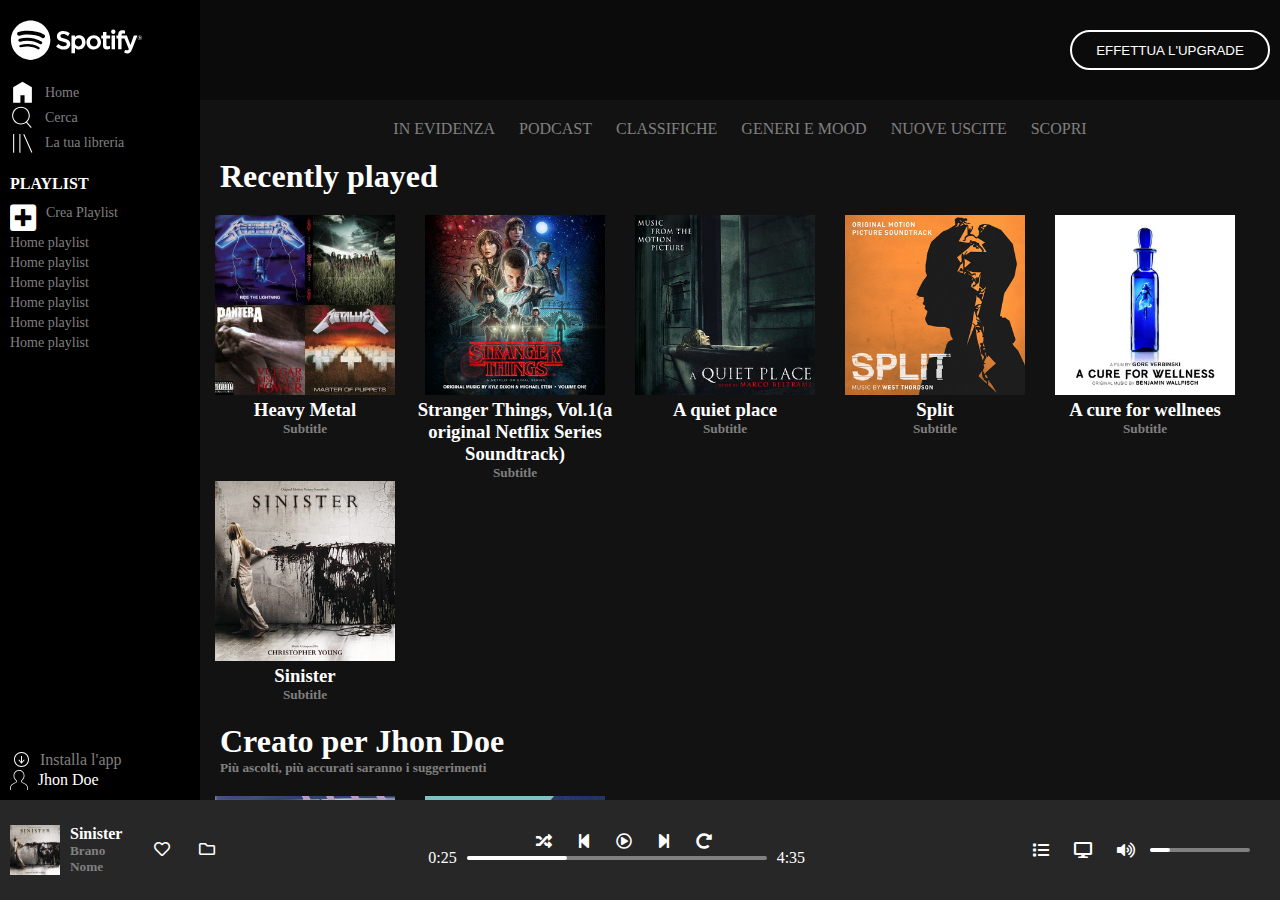
==== commit f8fbdbd6: "prima versione resposive" ====
--- a/index.html
+++ b/index.html
@@ -12,6 +12,7 @@
     <!--navigazione di sinistra--------->
     <div id="sx-fix-bar">
       <img src="img/logo.svg" alt="logo spotify" class="logo">
+      <img src="img/logo-small.svg" alt="" class="logo2">
       <div class="margin-bottom20">
         <ul>
             <li class="flex">
--- a/style.css
+++ b/style.css
@@ -61,13 +61,19 @@
   justify-content: space-between;
   padding-bottom: 10px;
 }
+img.profile{
+  height: 20px;
+  margin-right: 10px;
+}
 .logo{
   height: 40px;
   margin: 20px 0;
   align-self: flex-start;
   flex-shrink: 0;
 }
-
+.logo2{
+  display: none;
+}
 .icons{
   height: 25px;
   margin-right: 10px;
@@ -98,17 +104,16 @@
   border-radius: 50px;
   color: white;
   align-self: center;
+  margin-right: 10px;
 }
 .nav{
   display: flex;
   justify-content: center;
-  height: 80px;
   margin: 10px 0;
-
 }
 .nav ul li{
   display: inline-block;
-  padding: 20px;
+  padding: 10px;
 }
 
 
@@ -197,7 +202,117 @@
   border-radius: 3px;
 }
 
-img.profile{
-  width: 15px;
-  margin-right: 5px;
-}
+
+
+/*madia query*/
+@media screen and (max-width: 1033px){
+  div.nav{
+    margin: 15px 0;
+    text-align: center;
+  }
+}
+
+
+@media screen and (min-width: 621px) and (max-width: 865px){
+  div.played{
+    width: 200px;
+  }
+  div.played2{
+    width: 50px;
+  }
+  div.audio-bar{
+    width: 60px;
+    margin-right: 10px;
+  }
+  div.audio-bar2{
+    width: 10px;
+  }
+}
+
+
+@media screen and (min-width: 520px) and (max-width: 650px){
+  #sx-fix-bar{
+    width: 130px;
+  }
+  #central-section{
+    margin-left: 130px;
+  }
+  #header-fix-bar{
+    width: calc(100vw - 130px);
+  }
+  .logo{
+    height: 30px;
+  }
+  div.played{
+    width: 180px;
+  }
+  div.played2{
+    width: 40px;
+  }
+  div.audio-bar{
+    width: 50px;
+    margin: 0 5px;
+  }
+  div.audio-bar2{
+    width: 8px;
+  }
+  #bottom-fix-bar img{
+    height: 40px;
+    margin: 0 5px;
+  }
+  #bottom-fix-bar h4{
+    font-size: 11px;
+  }
+  #bottom-fix-bar h5{
+    font-size: 10px;
+  }
+  #bottom-fix-bar div.flex i {
+    margin: 0 3px 0 10px;
+    font-size: 13px;
+  }
+}
+
+
+@media screen and (max-width: 519px){
+  #sx-fix-bar{
+    width: 50px;
+  }
+  #central-section{
+    margin-left: 50px;
+  }
+  #header-fix-bar{
+    width: calc(100vw - 50px);
+  }
+  #list-profile div.flex{
+    justify-content: center;
+  }
+  .logo{
+    display: none;
+  }
+  .logo2{
+    display: block;
+    height: 30px;
+    margin: 10px 5px 10px 0;
+  }
+  div.margin-bottom20{
+    margin-left: 5px;
+  }
+  #sx-fix-bar a, h4,h5, span, li i.icon-plus{
+    display: none;
+  }
+  #bottom-fix-bar img{
+    height: 40px;
+    margin: 0 5px;
+  }
+  #bottom-fix-bar h4{
+    font-size: 11px;
+  }
+  #bottom-fix-bar h5{
+    font-size: 10px;
+  }
+  #bottom-fix-bar div.flex i {
+    margin: 0 3px 0 10px;
+    font-size: 13px;
+  }
+
+}
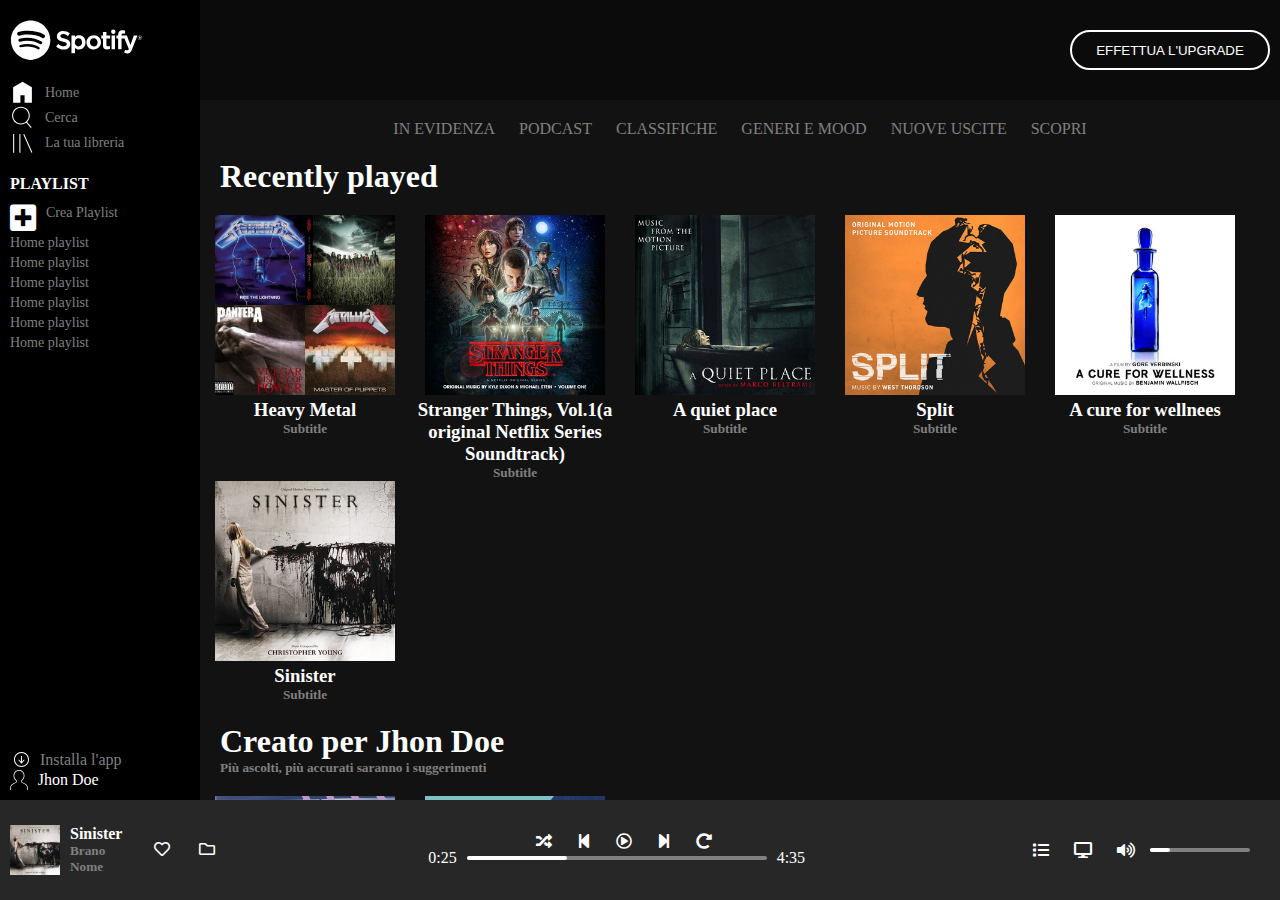
==== commit f4b80882: "refactoring codice" ====
--- a/index.html
+++ b/index.html
@@ -8,37 +8,36 @@
     <link rel="stylesheet" href="style.css">
   </head>
   <body>
-
     <!--navigazione di sinistra--------->
     <div id="sx-fix-bar">
       <img src="img/logo.svg" alt="logo spotify" class="logo">
       <img src="img/logo-small.svg" alt="" class="logo2">
       <div class="margin-bottom20">
         <ul>
-            <li class="flex">
-              <img src="img/home.svg" alt="casetta" class="icons">
-              <a href="#">Home</a></li>
           <li class="flex">
-              <img src="img/search.svg" alt="lente di ingrandimento" class="icons">
-              <a href="#">Cerca</a>
-            </li>
-          <li class="flex">
-              <img src="img/libreria.svg" alt="libreria" class="icons">
-              <a href="#">La tua libreria</a></li>
+            <img src="img/home.svg" alt="casetta" class="icons">
+            <a href="#">Home</a></li>
+        <li class="flex">
+            <img src="img/search.svg" alt="lente di ingrandimento" class="icons">
+            <a href="#">Cerca</a>
+          </li>
+        <li class="flex">
+            <img src="img/libreria.svg" alt="libreria" class="icons">
+            <a href="#">La tua libreria</a></li>
         </ul>
       </div>
       <div id="list-profile">
-        <div class="">
-        <h4>PLAYLIST</h4>
-        <ul>
-          <li class="flex"><i class="fas fa-plus-square icon-plus"></i></span><a href="#">Crea Playlist</a></li>
-          <li><a href="#">Home playlist</a></li>
-          <li><a href="#">Home playlist</a></li>
-          <li><a href="#">Home playlist</a></li>
-          <li><a href="#">Home playlist</a></li>
-          <li><a href="#">Home playlist</a></li>
-          <li><a href="#">Home playlist</a></li>
-        </ul>
+        <div>
+          <h4>PLAYLIST</h4>
+          <ul>
+            <li class="flex"><i class="fas fa-plus-square icon-plus"></i></span><a href="#">Crea Playlist</a></li>
+            <li><a href="#">Home playlist</a></li>
+            <li><a href="#">Home playlist</a></li>
+            <li><a href="#">Home playlist</a></li>
+            <li><a href="#">Home playlist</a></li>
+            <li><a href="#">Home playlist</a></li>
+            <li><a href="#">Home playlist</a></li>
+          </ul>
       </div>
       <!--profilo-->
         <div>
@@ -50,12 +49,9 @@
             <img src="img/profile.svg" alt="img utente" class="profile">
             <span>Jhon Doe</span>
           </div>
-
         </div>
       </div>
     </div>
-
-
     <!--sezione centrale--------->
     <main>
       <div id="header-fix-bar">
@@ -72,7 +68,6 @@
             <li><a>SCOPRI</a></li>
           </ul>
         </div>
-
         <!--sezione immagini centrali-->
         <h1 class="padding-left20">Recently played</h1>
         <div class="container">
@@ -141,7 +136,6 @@
         </div>
       </div>
     </main>
-
     <!--play-bar----------------->
     <footer id="bottom-fix-bar">
       <div class="flex">
@@ -151,7 +145,6 @@
         <h4>Sinister</h4>
         <h5>Brano Nome</h5>
       </div>
-
         <!--icone cuore e cartella-->
       <div id="play-bar"class="flex">
         <div>
--- a/style.css
+++ b/style.css
@@ -29,11 +29,6 @@
 .padding-left20{
   padding-left: 20px;
 }
-
-
-
-
-
 
 /*Regole barra sinistra*/
 #sx-fix-bar{
@@ -83,7 +78,6 @@
   margin: 10px 10px 0 0;
 }
 
-
 /*Regole main*/
 #header-fix-bar{
   width: calc(100vw - 200px);
@@ -95,7 +89,6 @@
   top: 0;
   right: 0;
 }
-
 div#header-fix-bar button{
   height: 40px;
   width: 200px;
@@ -116,7 +109,6 @@
   padding: 10px;
 }
 
-
 /*Regole parte centrale*/
 #central-section{
   background-color:#121212;
@@ -137,17 +129,12 @@
 }
 div.locandina{
   flex-basis: calc((100vw/6) - 200px);
-  /*width: 15%;*/
 }
 .circle{
   height: 180px;
   width: 180px;
   border-radius: 50%;
 }
-
-
-
-
 
 /*Regole footer*/
 #bottom-fix-bar{
@@ -202,17 +189,13 @@
   border-radius: 3px;
 }
 
-
-
-/*madia query*/
+/*media query*/
 @media screen and (max-width: 1033px){
   div.nav{
     margin: 15px 0;
     text-align: center;
   }
 }
-
-
 @media screen and (min-width: 621px) and (max-width: 865px){
   div.played{
     width: 200px;
@@ -228,8 +211,6 @@
     width: 10px;
   }
 }
-
-
 @media screen and (min-width: 520px) and (max-width: 650px){
   #sx-fix-bar{
     width: 130px;
@@ -271,9 +252,7 @@
     font-size: 13px;
   }
 }
-
-
-@media screen and (max-width: 519px){
+@media screen and (max-width: 520px){
   #sx-fix-bar{
     width: 50px;
   }
@@ -304,15 +283,21 @@
     height: 40px;
     margin: 0 5px;
   }
-  #bottom-fix-bar h4{
-    font-size: 11px;
-  }
-  #bottom-fix-bar h5{
+  #bottom-fix-bar div.flex i {
+    margin: 0 3px 0 5px;
     font-size: 10px;
   }
-  #bottom-fix-bar div.flex i {
-    margin: 0 3px 0 10px;
-    font-size: 13px;
-  }
-
-}
+  div.played{
+    width: 180px;
+  }
+  div.played2{
+    width: 40px;
+  }
+  div.audio-bar{
+    width: 50px;
+    margin: 0 5px;
+  }
+  div.audio-bar2{
+    width: 8px;
+  }
+}
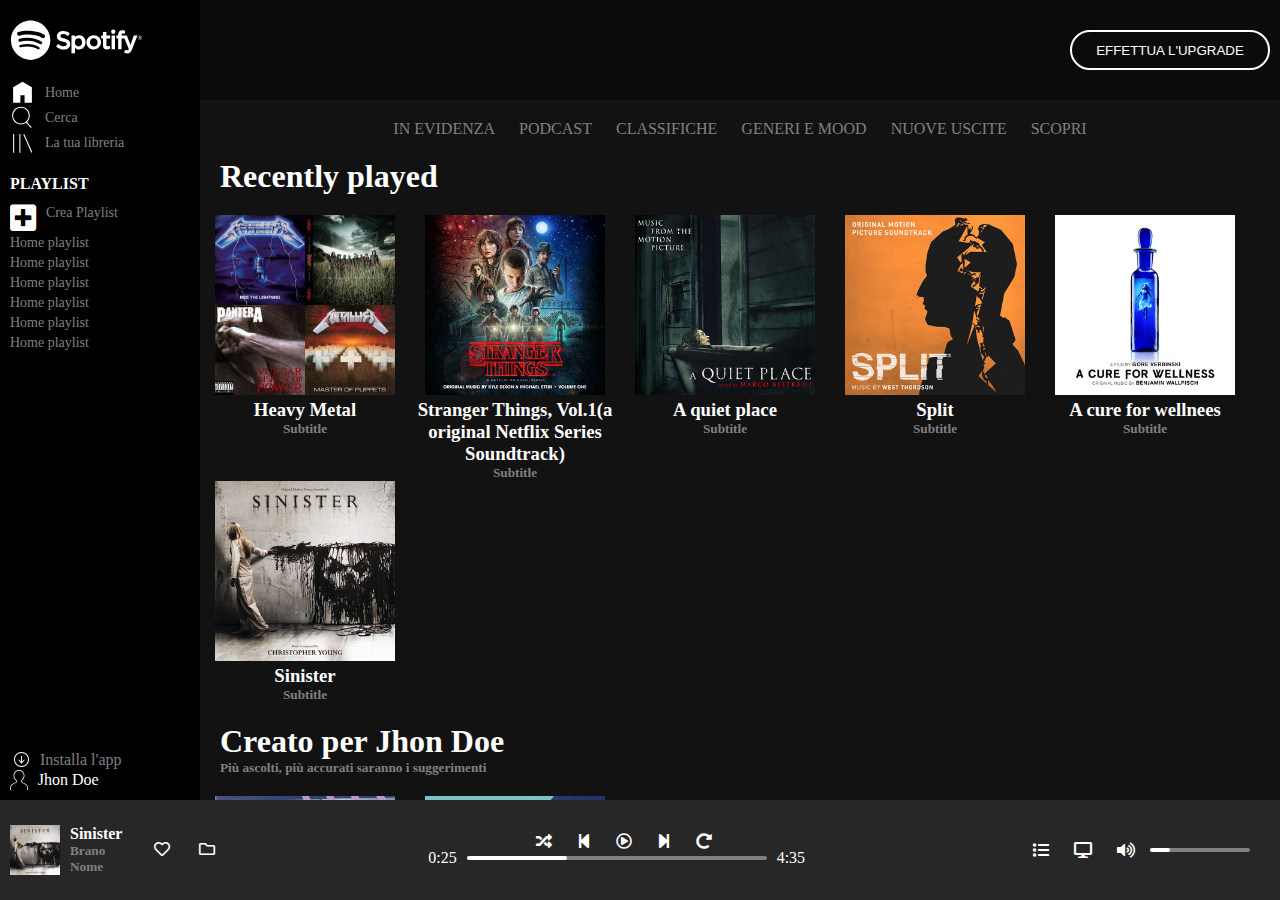
==== commit 11baffaa: "versione bonus" ====
--- a/index.html
+++ b/index.html
@@ -60,44 +60,62 @@
       <div id="central-section">
         <div class="nav">
           <ul>
-            <li><a>IN EVIDENZA</a></li>
-            <li><a>PODCAST</a></li>
-            <li><a>CLASSIFICHE</a></li>
-            <li><a>GENERI E MOOD</a></li>
-            <li><a>NUOVE USCITE</a></li>
-            <li><a>SCOPRI</a></li>
+            <li class="active"><a>IN EVIDENZA</a></li>
+            <li class="active"><a>PODCAST</a></li>
+            <li class="active"><a>CLASSIFICHE</a></li>
+            <li class="active"><a>GENERI E MOOD</a></li>
+            <li class="active"><a>NUOVE USCITE</a></li>
+            <li class="active"><a>SCOPRI</a></li>
           </ul>
         </div>
         <!--sezione immagini centrali-->
         <h1 class="padding-left20">Recently played</h1>
         <div class="container">
           <div class="locandina">
-            <img src="img/metal_lifting.jpg" alt="immagine locandina">
+            <div class="layover">
+              <div class="cover"><i class="far fa-play-circle"></i></div>
+              <img src="img/metal_lifting.jpg" alt="immagine locandina">
+            </div>
             <h3>Heavy Metal</h3>
             <h5>Subtitle</h5>
           </div>
           <div class="locandina">
-            <img src="img/stranger.jpeg" alt="immagine locandina">
+            <div class="layover">
+              <div class="cover"><i class="far fa-play-circle"></i></div>
+              <img src="img/stranger.jpeg" alt="immagine locandina">
+            </div>
             <h3>Stranger Things, Vol.1(a original Netflix Series Soundtrack)</h3>
             <h5>Subtitle</h5>
           </div>
           <div class="locandina">
-            <img src="img/aquietplace.jpeg" alt="immagine locandina">
+            <div class="layover">
+              <div class="cover"><i class="far fa-play-circle"></i></div>
+              <img src="img/aquietplace.jpeg" alt="immagine locandina">
+            </div>
             <h3>A quiet place</h3>
             <h5>Subtitle</h5>
           </div>
           <div class="locandina">
-            <img src="img/split.jpeg" alt="immagine locandina">
+            <div class="layover">
+              <div class="cover"><i class="far fa-play-circle"></i></div>
+              <img src="img/split.jpeg" alt="immagine locandina">
+            </div>
             <h3>Split</h3>
             <h5>Subtitle</h5>
           </div>
           <div class="locandina">
-            <img src="img/cure.jpeg" alt="immagine locandina">
+            <div class="layover">
+              <div class="cover"><i class="far fa-play-circle"></i></div>
+              <img src="img/cure.jpeg" alt="immagine locandina">
+            </div>
             <h3>A cure for wellnees</h3>
             <h5>Subtitle</h5>
           </div>
           <div class="locandina">
-            <img src="img/sinister.jpeg" alt="immagine locandina">
+            <div class="layover">
+              <div class="cover"><i class="far fa-play-circle"></i></div>
+              <img src="img/sinister.jpeg" alt="immagine locandina">
+            </div>
             <h3>Sinister</h3>
             <h5>Subtitle</h5>
           </div>
@@ -108,12 +126,18 @@
         </div>
           <div class="container">
           <div class="locandina">
-            <img src="img/radar.jpeg" alt="immagine locandina">
+            <div class="layover">
+              <div class="cover"><i class="far fa-play-circle"></i></div>
+              <img src="img/radar.jpeg" alt="immagine locandina">
+            </div>
             <h3>Release Radar</h3>
             <h5>Subtitle</h5>
           </div>
           <div class="locandina">
-            <img src="img/mixdaily.jpeg" alt="immagine locandina">
+            <div class="layover">
+              <div class="cover"><i class="far fa-play-circle"></i></div>
+              <img src="img/mixdaily.jpeg" alt="immagine locandina">
+            </div>
             <h3>Daily Mix 1</h3>
             <h5>Subtitle</h5>
           </div>
@@ -124,12 +148,18 @@
         </div>
         <div class="container">
           <div class="locandina">
-            <img src="img/youg.jpeg" alt="immagine locandina" class="circle">
+            <div class="layover">
+              <div class="cover"><i class="far fa-play-circle"></i></div>
+              <img src="img/youg.jpeg" alt="immagine locandina" class="circle">
+            </div>
             <h3>Daily Mix 1</h3>
             <h5>Subtitle</h5>
           </div>
           <div class="locandina ">
-            <img src="img/einaudi.jpeg" alt="immagine locandina" class="circle">
+            <div class="layover">
+              <div class="cover"><i class="far fa-play-circle"></i></div>
+              <img src="img/einaudi.jpeg" alt="immagine locandina" class="circle">
+            </div>
             <h3>Daily Mix 1</h3>
             <h5>Subtitle</h5>
           </div>
--- a/style.css
+++ b/style.css
@@ -48,6 +48,9 @@
   font-size: 14px;
   line-height: 20px;
   color: grey;
+}
+div.margin-bottom20 a:hover{
+  border-left: 3px solid green;
 }
 #list-profile{
   height: calc(100vh - 100px);
@@ -108,7 +111,9 @@
   display: inline-block;
   padding: 10px;
 }
-
+.nav ul li:hover{
+  border-bottom: 2px solid green;
+}
 /*Regole parte centrale*/
 #central-section{
   background-color:#121212;
@@ -129,7 +134,27 @@
 }
 div.locandina{
   flex-basis: calc((100vw/6) - 200px);
-}
+  position: relative;
+}
+div.cover{
+  display: none;
+  position: absolute;
+  top: 0;
+  left: 0;
+  height: 100%;
+  width: 100%;
+  padding: 30%;
+  font-size: 50px;
+  background-color: black;
+  opacity: 0.3;
+}
+div.cover i{
+  opacity: 1;
+}
+div.layover:hover .cover{
+  display: block;
+}
+
 .circle{
   height: 180px;
   width: 180px;
